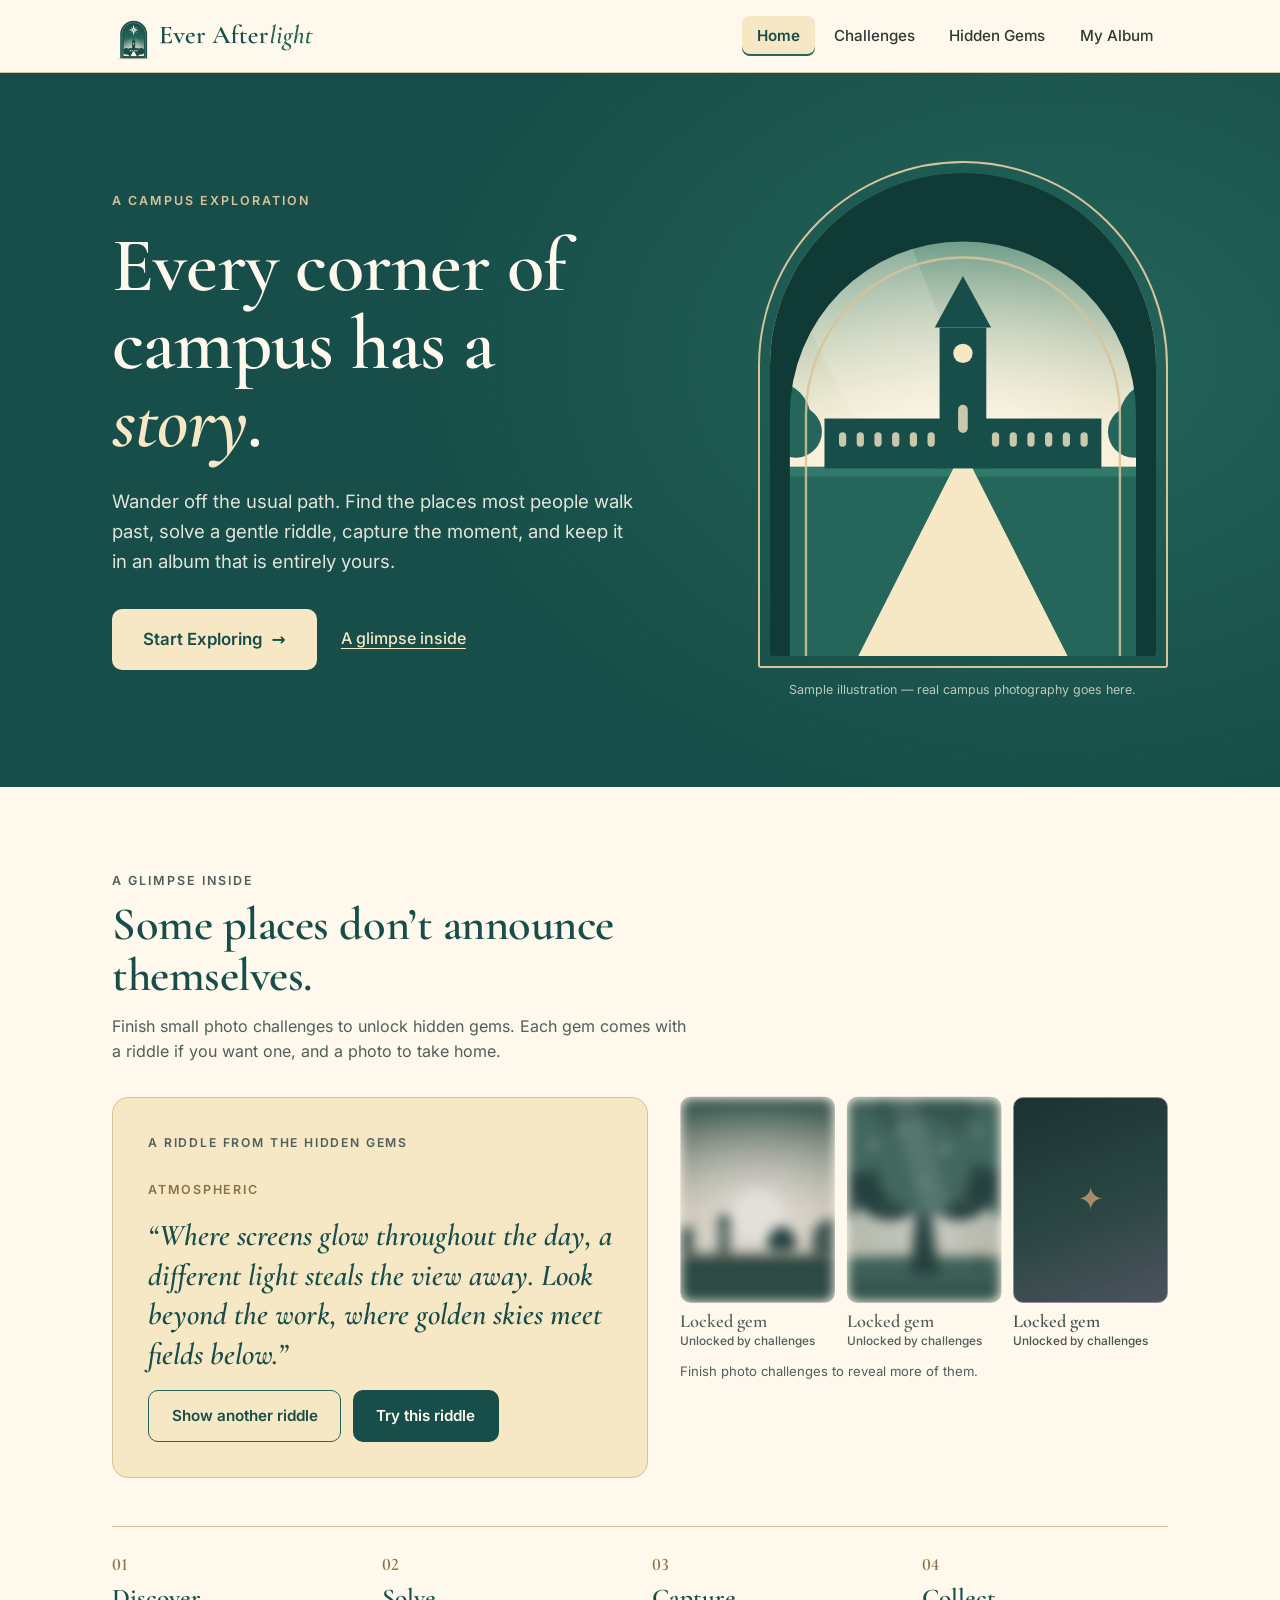
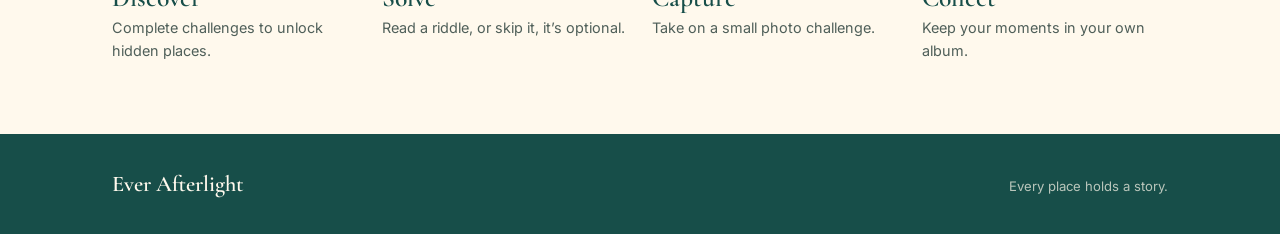
==== index.html @ d5c6e808 "initial commit" ====
<!DOCTYPE html>
<html lang="en">
<head>
  <meta charset="utf-8">
  <meta name="viewport" content="width=device-width, initial-scale=1">
  <title>Ever Afterlight — Every place holds a story</title>
  <meta name="description" content="Explore hidden corners of campus, solve a gentle riddle, capture the moment, and keep it in your personal album.">
  <meta name="theme-color" content="#174E49">
  <link rel="icon" type="image/svg+xml" href="assets/logo/favicon.svg">
  <link rel="stylesheet" href="css/styles.css">
</head>
<body>
  <a class="skip-link" href="#main">Skip to content</a>

  <header class="site-header">
    <div class="container header-inner">
      <a class="brand" href="index.html" aria-label="Ever Afterlight, home">
        <img class="logo-full" src="assets/logo/ever-afterlight-horizontal.svg" alt="">
        <img class="logo-icon" src="assets/logo/ever-afterlight-icon.svg" alt="">
      </a>
      <nav class="main-nav" aria-label="Main">
        <ul>
          <li><a href="index.html" aria-current="page">Home</a></li>
          <li><a href="challenges.html">Challenges</a></li>
          <li><a href="gems.html">Hidden Gems</a></li>
          <li><a href="album.html">My Album</a></li>
        </ul>
      </nav>
    </div>
  </header>

  <main id="main">
    <!-- HERO -->
    <section class="hero" aria-labelledby="hero-title">
      <div class="container hero-grid">
        <div class="hero-copy">
          <p class="eyebrow">A campus exploration</p>
          <h1 id="hero-title">Every corner of campus has a <em>story</em>.</h1>
          <p class="lead">Wander off the usual path. Find the places most people walk past, solve a gentle riddle, capture the moment, and keep it in an album that is entirely yours.</p>
          <div class="hero-actions">
            <a class="btn btn-light btn-lg" href="gems.html">Start Exploring <span aria-hidden="true">→</span></a>
            <a class="text-link" href="#glimpse">A glimpse inside</a>
          </div>
        </div>
        <figure class="hero-art">
          <div class="arch-frame">
            <img src="assets/img/samples/clock-tower-arch.svg" alt="Illustration of a clock tower seen through a stone archway, lit by warm light">
          </div>
          <figcaption class="art-caption">Sample illustration — real campus photography goes here.</figcaption>
        </figure>
      </div>
    </section>

    <!-- GLIMPSE -->
    <section class="section" id="glimpse" aria-labelledby="glimpse-title">
      <div class="container">
        <div class="section-head">
          <p class="eyebrow">A glimpse inside</p>
          <h2 id="glimpse-title">Some places don’t announce themselves.</h2>
          <p>Finish small photo challenges to unlock hidden gems. Each gem comes with a riddle if you want one, and a photo to take home.</p>
        </div>

        <div class="glimpse-grid">
          <article class="teaser" id="teaser" aria-live="polite">
            <!-- filled by js/home.js from the hidden gems JSON -->
          </article>
          <div class="mini-grid" id="mini-grid">
            <!-- filled by js/home.js -->
          </div>
        </div>

        <ol class="steps" aria-label="How it works">
          <li><strong>Discover</strong><span>Complete challenges to unlock hidden places.</span></li>
          <li><strong>Solve</strong><span>Read a riddle, or skip it, it’s optional.</span></li>
          <li><strong>Capture</strong><span>Take on a small photo challenge.</span></li>
          <li><strong>Collect</strong><span>Keep your moments in your own album.</span></li>
        </ol>
      </div>
    </section>
  </main>

  <footer class="site-footer">
    <div class="container footer-inner">
      <p class="footer-brand">Ever Afterlight</p>
      <p class="fine">Every place holds a story.</p>
    </div>
  </footer>

  <script src="data/game-config.js"></script>
  <script src="js/data.js"></script>
  <script src="js/photos.js"></script>
  <script src="js/store.js"></script>
  <script src="js/progress.js"></script>
  <script src="js/home.js"></script>
</body>
</html>
---- css/styles.css ----
/* =====================================================================
   Ever Afterlight - prototype styles
   1. Fonts   2. Tokens   3. Base   4. Layout & header   5. Buttons & chips
   6. Home    7. Hidden Gems (cards + dialog)   8. Album   9. Footer   10. Responsive
   11. Photo slots   12. Riddles + Revelio   13. FINAL WAVE theme (scoped, see .theme-final)
   ===================================================================== */

/* ---------- 1. Fonts (bundled locally, work offline) ---------- */
@font-face { font-family: 'Cormorant Garamond'; font-weight: 500; font-style: normal; font-display: swap; src: url('../assets/fonts/cormorant-garamond-500-normal.woff2') format('woff2'); }
@font-face { font-family: 'Cormorant Garamond'; font-weight: 600; font-style: normal; font-display: swap; src: url('../assets/fonts/cormorant-garamond-600-normal.woff2') format('woff2'); }
@font-face { font-family: 'Cormorant Garamond'; font-weight: 600; font-style: italic; font-display: swap; src: url('../assets/fonts/cormorant-garamond-600-italic.woff2') format('woff2'); }
@font-face { font-family: 'Cormorant Garamond'; font-weight: 700; font-style: normal; font-display: swap; src: url('../assets/fonts/cormorant-garamond-700-normal.woff2') format('woff2'); }
@font-face { font-family: 'Inter'; font-weight: 400; font-style: normal; font-display: swap; src: url('../assets/fonts/inter-400-normal.woff2') format('woff2'); }
@font-face { font-family: 'Inter'; font-weight: 500; font-style: normal; font-display: swap; src: url('../assets/fonts/inter-500-normal.woff2') format('woff2'); }
@font-face { font-family: 'Inter'; font-weight: 600; font-style: normal; font-display: swap; src: url('../assets/fonts/inter-600-normal.woff2') format('woff2'); }

/* ---------- 2. Design tokens ---------- */
:root {
  /* brand palette (from the colour map) */
  --deep-teal: #174E49;
  --green-teal: #24665A;
  --warm-cream: #F6E7C5;
  --soft-ivory: #FFF9ED;
  --warm-sand: #D9C29B;
  --charcoal: #2E3A36;

  /* derived, used sparingly */
  --text-soft: #4F5F59;     /* secondary text on ivory (6:1 contrast) */
  --sand-dark: #8A7345;     /* sand tone dark enough for small text on ivory */
  --error: #9A4A2F;         /* only used for error feedback */

  /* Final Wave accents (from the Final Wave colour map). Only used inside .theme-final
     and a few decorative bits; the original theme never reads them. */
  --fw-gold: #C99B55;       /* Antique Gold */
  --fw-amber: #E7B78A;      /* Blush Amber */
  --fw-sage: #76958A;       /* Muted Sage */
  --fw-lilac: #D9D0E5;      /* Moonlit Lilac */

  --font-serif: 'Cormorant Garamond', 'Playfair Display', Georgia, 'Times New Roman', serif;
  --font-sans: 'Inter', system-ui, -apple-system, 'Segoe UI', Roboto, sans-serif;

  /* spacing scale (8px base) */
  --s-1: 0.25rem; --s-2: 0.5rem; --s-3: 0.75rem; --s-4: 1rem;
  --s-5: 1.5rem; --s-6: 2rem; --s-7: 3rem; --s-8: 4.5rem;

  --radius: 10px;
  --radius-lg: 16px;
  --shadow-soft: 0 10px 28px rgba(23, 78, 73, 0.12);
  --max-width: 1120px;
}

/* ---------- 3. Base ---------- */
*, *::before, *::after { box-sizing: border-box; }
html { -webkit-text-size-adjust: 100%; scroll-behavior: smooth; }
body {
  margin: 0;
  background: var(--soft-ivory);
  color: var(--charcoal);
  font-family: var(--font-sans);
  font-size: 1rem;
  line-height: 1.6;
}
body.no-scroll { overflow: hidden; }
img { display: block; max-width: 100%; }
figure { margin: 0; }
h1, h2, h3 { font-family: var(--font-serif); font-weight: 600; line-height: 1.1; margin: 0; color: var(--deep-teal); letter-spacing: -0.01em; }
p { margin: 0; }
ul, ol { margin: 0; padding: 0; list-style: none; }
a { color: var(--green-teal); }
:focus-visible { outline: 3px solid var(--green-teal); outline-offset: 3px; border-radius: 4px; }
.visually-hidden { position: absolute !important; width: 1px; height: 1px; overflow: hidden; clip: rect(0 0 0 0); white-space: nowrap; }
.skip-link { position: absolute; left: var(--s-4); top: -4rem; background: var(--deep-teal); color: var(--soft-ivory); padding: var(--s-2) var(--s-4); border-radius: var(--radius); z-index: 100; }
.skip-link:focus { top: var(--s-3); }
[hidden] { display: none !important; }

.eyebrow { font-size: 0.78rem; font-weight: 600; letter-spacing: 0.16em; text-transform: uppercase; color: var(--text-soft); }

/* ---------- 4. Layout & header ---------- */
.container { width: 100%; max-width: var(--max-width); margin-inline: auto; padding-inline: clamp(1rem, 4vw, 2rem); }

.site-header { position: sticky; top: 0; z-index: 20; background: rgba(255, 249, 237, 0.96); border-bottom: 1px solid var(--warm-sand); backdrop-filter: blur(6px); }
.header-inner { display: flex; align-items: center; justify-content: space-between; gap: var(--s-4); min-height: 72px; }
.brand { display: inline-flex; align-items: center; text-decoration: none; }
.brand .logo-full { height: 52px; width: auto; }
.brand .logo-icon { display: none; height: 42px; width: auto; }
.main-nav ul { display: flex; gap: var(--s-1); }
.main-nav a { display: block; padding: 0.5rem 0.95rem; border-radius: 8px; color: var(--charcoal); text-decoration: none; font-size: 0.95rem; font-weight: 500; transition: background 0.2s, color 0.2s; }
.main-nav a:hover { background: var(--warm-cream); color: var(--deep-teal); }
.main-nav a[aria-current='page'] { background: var(--warm-cream); color: var(--deep-teal); font-weight: 600; box-shadow: inset 0 -2px 0 var(--green-teal); }

.page-head { padding-block: var(--s-7) var(--s-5); }
.page-head h1 { font-size: clamp(2.4rem, 5.5vw, 3.6rem); margin-top: var(--s-2); }
.page-head .lead { margin-top: var(--s-3); max-width: 38rem; font-size: 1.1rem; color: var(--text-soft); }
.page-meta { display: flex; flex-wrap: wrap; align-items: center; gap: var(--s-3) var(--s-5); margin-top: var(--s-5); }
.progress-text { font-weight: 600; color: var(--deep-teal); }
.progress-text span { font-family: var(--font-serif); font-size: 1.7rem; margin-right: 0.2rem; font-variant-numeric: lining-nums; }

.note { display: flex; gap: var(--s-3); align-items: flex-start; background: var(--warm-cream); border-left: 4px solid var(--warm-sand); border-radius: 0 var(--radius) var(--radius) 0; padding: var(--s-3) var(--s-4); font-size: 0.9rem; color: var(--charcoal); max-width: 46rem; }
.note strong { color: var(--deep-teal); }

/* ---------- 5. Buttons & chips ---------- */
.btn { display: inline-flex; align-items: center; justify-content: center; gap: var(--s-2); font: inherit; font-weight: 600; font-size: 0.95rem; padding: 0.8rem 1.4rem; border-radius: var(--radius); border: 1.5px solid transparent; cursor: pointer; text-decoration: none; transition: background 0.2s, color 0.2s, border-color 0.2s, transform 0.2s; }
.btn:active { transform: translateY(1px); }
.btn-primary { background: var(--deep-teal); color: var(--soft-ivory); }
.btn-primary:hover { background: var(--green-teal); }
.btn-primary[disabled] { background: var(--green-teal); opacity: 0.75; cursor: default; }
.btn-light { background: var(--warm-cream); color: var(--deep-teal); }
.btn-light:hover { background: var(--soft-ivory); }
.btn-ghost { background: transparent; color: var(--deep-teal); border-color: var(--green-teal); }
.btn-ghost:hover { background: var(--warm-cream); }
.btn-ghost[disabled] { opacity: 0.5; cursor: default; }
.btn-ghost[disabled]:hover { background: transparent; }
.btn-lg { padding: 1rem 1.9rem; font-size: 1.05rem; }
.link-btn { background: none; border: 0; padding: 0; font: inherit; font-size: 0.9rem; color: var(--text-soft); text-decoration: underline; text-underline-offset: 3px; cursor: pointer; }
.link-btn:hover { color: var(--deep-teal); }

.chip { display: inline-flex; align-items: center; gap: 0.3rem; font-family: var(--font-sans); font-size: 0.74rem; font-weight: 600; letter-spacing: 0.03em; padding: 0.22rem 0.65rem; border-radius: 999px; line-height: 1.4; }
.chip-new { background: var(--soft-ivory); color: var(--charcoal); border: 1px solid var(--warm-sand); }
.chip-found { background: var(--green-teal); color: var(--soft-ivory); }
.chip-collected { background: var(--deep-teal); color: var(--soft-ivory); }
.chip-sample { background: var(--warm-cream); color: var(--deep-teal); border: 1px dashed var(--sand-dark); }
.chip-yours { background: var(--deep-teal); color: var(--soft-ivory); }

/* ---------- 6. Home ---------- */
.hero { color: var(--soft-ivory); background: radial-gradient(70% 90% at 82% 40%, rgba(36, 102, 90, 0.95), rgba(23, 78, 73, 0) 70%), var(--deep-teal); padding-block: clamp(2.5rem, 7vw, 5.5rem); overflow: hidden; }
.hero-grid { display: grid; grid-template-columns: 1.1fr 0.9fr; gap: clamp(2rem, 6vw, 5rem); align-items: center; }
.hero .eyebrow { color: var(--warm-sand); }
.hero h1 { color: var(--soft-ivory); font-size: clamp(2.8rem, 6.4vw, 4.8rem); line-height: 1.02; margin-top: var(--s-4); }
.hero h1 em { color: var(--warm-cream); font-style: italic; }
.hero .lead { margin-top: var(--s-5); max-width: 33rem; font-size: 1.15rem; line-height: 1.65; color: rgba(255, 249, 237, 0.88); }
.hero-actions { display: flex; flex-wrap: wrap; align-items: center; gap: var(--s-4) var(--s-5); margin-top: var(--s-6); }
.hero-actions .text-link { color: var(--warm-cream); font-weight: 500; text-underline-offset: 4px; }
.hero-art { justify-self: end; width: min(100%, 410px); }
.arch-frame { padding: 10px; border: 2px solid var(--warm-sand); border-radius: 999px 999px 12px 12px; }
.arch-frame img { width: 100%; aspect-ratio: 4 / 5; object-fit: cover; border-radius: 999px 999px 6px 6px; background: var(--green-teal); }
.art-caption { margin-top: var(--s-3); font-size: 0.78rem; color: rgba(255, 249, 237, 0.7); text-align: center; }

.section { padding-block: var(--s-8); }
.section-head { max-width: 36rem; margin-bottom: var(--s-6); }
.section-head h2 { font-size: clamp(2rem, 4.5vw, 2.9rem); margin-top: var(--s-2); }
.section-head p { margin-top: var(--s-3); color: var(--text-soft); }

.glimpse-grid { display: grid; grid-template-columns: 1.1fr 1fr; gap: var(--s-6); align-items: stretch; }
.teaser { background: var(--warm-cream); border: 1px solid var(--warm-sand); border-radius: var(--radius-lg); padding: clamp(1.4rem, 3vw, 2.2rem); display: flex; flex-direction: column; gap: var(--s-4); }
.teaser .quote { font-family: var(--font-serif); font-style: italic; font-weight: 600; font-size: clamp(1.4rem, 2.8vw, 1.9rem); line-height: 1.3; color: var(--deep-teal); }
.teaser .hint-line { min-height: 1.6em; color: var(--charcoal); font-size: 0.95rem; }
.teaser .teaser-actions { display: flex; flex-wrap: wrap; gap: var(--s-3); margin-top: auto; }
.mini-grid { display: grid; grid-template-columns: repeat(3, 1fr); gap: var(--s-3); align-content: start; }
.mini-card { text-decoration: none; color: inherit; display: block; }
.mini-card img { aspect-ratio: 3 / 4; object-fit: cover; width: 100%; border-radius: var(--radius); border: 1px solid var(--warm-sand); transition: transform 0.25s; }
.mini-card:hover img { transform: translateY(-3px); }
.mini-card span { display: block; margin-top: var(--s-2); font-family: var(--font-serif); font-weight: 600; font-size: 1.15rem; line-height: 1.15; color: var(--deep-teal); }
.mini-note { grid-column: 1 / -1; font-size: 0.82rem; color: var(--text-soft); }

.steps { display: grid; grid-template-columns: repeat(4, 1fr); gap: var(--s-5); margin-top: var(--s-7); padding-top: var(--s-5); border-top: 1px solid var(--warm-sand); counter-reset: step; }
.steps li { counter-increment: step; }
.steps li::before { content: '0' counter(step); display: block; font-family: var(--font-serif); font-weight: 600; font-size: 1.1rem; color: var(--sand-dark); margin-bottom: var(--s-1); font-variant-numeric: lining-nums; }
.steps strong { display: block; font-family: var(--font-serif); font-size: 1.6rem; font-weight: 600; color: var(--deep-teal); line-height: 1.1; }
.steps span { display: block; margin-top: var(--s-1); font-size: 0.9rem; color: var(--text-soft); }

/* ---------- 7. Hidden Gems ---------- */
.gem-grid { display: grid; grid-template-columns: repeat(auto-fill, minmax(290px, 1fr)); gap: var(--s-5); padding-bottom: var(--s-8); }
.gem-card { position: relative; display: flex; flex-direction: column; background: var(--soft-ivory); border: 1px solid var(--warm-sand); border-radius: 14px; overflow: hidden; transition: transform 0.25s, box-shadow 0.25s; }
.gem-card:hover { transform: translateY(-3px); box-shadow: var(--shadow-soft); }
.gem-card:focus-within { outline: 3px solid var(--green-teal); outline-offset: 3px; }
.gem-media { position: relative; }
.gem-media img { width: 100%; aspect-ratio: 4 / 3; object-fit: cover; background: var(--green-teal); }
.gem-media .chip-status { position: absolute; top: var(--s-3); left: var(--s-3); box-shadow: 0 2px 8px rgba(23, 78, 73, 0.2); }
.gem-media .chip-sample { position: absolute; right: var(--s-3); bottom: var(--s-3); }
.gem-body { display: flex; flex-direction: column; gap: var(--s-2); padding: var(--s-4) var(--s-4) var(--s-5); flex: 1; }
.gem-body h3 { font-size: 1.7rem; }
.gem-open { all: unset; cursor: pointer; }
.gem-open::after { content: ''; position: absolute; inset: 0; }   /* makes the whole card clickable */
.gem-open:focus-visible { outline: none; }
.gem-body p { color: var(--text-soft); font-size: 0.95rem; }
.gem-cta { margin-top: auto; padding-top: var(--s-3); font-weight: 600; font-size: 0.9rem; color: var(--green-teal); }

/* dialog (challenge view) */
dialog.gem-dialog { width: min(920px, calc(100% - 1.5rem)); max-height: calc(100dvh - 1.5rem); padding: 0; border: 1px solid var(--warm-sand); border-radius: 18px; background: var(--soft-ivory); color: var(--charcoal); overflow: auto; box-shadow: 0 24px 60px rgba(15, 58, 53, 0.35); }
dialog.gem-dialog::backdrop { background: rgba(23, 78, 73, 0.62); }
.dlg-close { position: absolute; top: var(--s-3); right: var(--s-3); z-index: 2; width: 42px; height: 42px; border-radius: 50%; border: 1px solid var(--warm-sand); background: var(--soft-ivory); color: var(--deep-teal); font-size: 1.4rem; line-height: 1; cursor: pointer; }
.dlg-close:hover { background: var(--warm-cream); }
.dlg-grid { display: grid; grid-template-columns: 0.85fr 1.15fr; }
.dlg-media { position: relative; background: var(--green-teal); min-height: 100%; }
.dlg-media img { width: 100%; height: 100%; object-fit: cover; aspect-ratio: 4 / 5; }
.dlg-media .chip-sample { position: absolute; left: var(--s-3); bottom: var(--s-3); }
.dlg-body { padding: clamp(1.4rem, 3.4vw, 2.4rem); display: flex; flex-direction: column; gap: var(--s-4); }
.dlg-top { display: flex; flex-wrap: wrap; align-items: center; gap: var(--s-3); padding-right: 3rem; }
.dlg-body h2 { font-size: clamp(2rem, 4.2vw, 2.7rem); }
.label { font-size: 0.76rem; font-weight: 600; letter-spacing: 0.15em; text-transform: uppercase; color: var(--text-soft); }
.riddle { font-family: var(--font-serif); font-style: italic; font-weight: 600; font-size: clamp(1.4rem, 2.8vw, 1.8rem); line-height: 1.3; color: var(--deep-teal); margin-top: var(--s-1); }
.field { display: flex; flex-direction: column; gap: var(--s-2); margin-top: var(--s-4); border: 0; padding: 0; min-width: 0; }
.field label, .field legend { font-size: 0.85rem; font-weight: 600; color: var(--charcoal); padding: 0; }
.field input[type='text'] { font: inherit; padding: 0.8rem 1rem; border: 1.5px solid var(--warm-sand); border-radius: var(--radius); background: #fffdf8; color: var(--charcoal); }
.field input[type='text']:focus { outline: 3px solid rgba(36, 102, 90, 0.3); border-color: var(--green-teal); }
.option { display: flex; align-items: center; gap: var(--s-3); padding: 0.75rem 1rem; border: 1.5px solid var(--warm-sand); border-radius: var(--radius); cursor: pointer; background: #fffdf8; transition: background 0.2s, border-color 0.2s; }
.option:hover { background: var(--warm-cream); }
.option input { accent-color: var(--green-teal); width: 1.1rem; height: 1.1rem; margin: 0; }
.option:has(input:checked) { border-color: var(--green-teal); background: var(--warm-cream); font-weight: 600; }
.option:has(input:focus-visible) { outline: 3px solid var(--green-teal); outline-offset: 2px; }
.form-actions { display: flex; flex-wrap: wrap; gap: var(--s-3); margin-top: var(--s-4); }
.hint-list { display: grid; gap: var(--s-2); margin-top: var(--s-3); }
.hint-list li { background: var(--warm-cream); border-left: 4px solid var(--warm-sand); padding: var(--s-2) var(--s-3); border-radius: 0 var(--radius) var(--radius) 0; font-size: 0.92rem; }
.feedback { min-height: 1.5em; margin-top: var(--s-3); font-size: 0.95rem; font-weight: 500; }
.feedback.error { color: var(--error); }
.skip-row { margin-top: var(--s-2); }
.success-banner { background: var(--deep-teal); color: var(--soft-ivory); border-radius: var(--radius); padding: var(--s-3) var(--s-4); font-weight: 600; }
.success-banner:focus { outline: 3px solid var(--green-teal); outline-offset: 3px; }
.story { font-size: 1.02rem; line-height: 1.7; }
.photo-card { background: var(--warm-cream); border: 1px solid var(--warm-sand); border-radius: var(--radius-lg); padding: var(--s-4) var(--s-5) var(--s-5); display: grid; gap: var(--s-3); }
.photo-card p.task { font-family: var(--font-serif); font-weight: 600; font-size: 1.45rem; line-height: 1.25; color: var(--deep-teal); }
.photo-card .small { font-size: 0.82rem; color: var(--text-soft); }

/* ---------- 7b. Locked gems & Challenges ---------- */
.chip-locked { background: var(--charcoal); color: var(--soft-ivory); }
.chip svg { flex: none; }
.unlock-line, .next-unlock { font-size: 0.92rem; color: var(--text-soft); }
.unlock-line a { font-weight: 600; }

/* a gem that is still locked: blurred picture, hidden name */
.gem-card.is-locked { background: var(--warm-cream); border-style: dashed; border-color: var(--sand-dark); }
.gem-card.is-locked:hover { transform: none; box-shadow: none; }
.gem-card.is-locked .gem-media { overflow: hidden; background: var(--deep-teal); }
.gem-card.is-locked .gem-media img { filter: blur(10px) saturate(0.55) brightness(0.85); transform: scale(1.12); }
.gem-card.is-locked .gem-media::after {
  content: ''; position: absolute; inset: 0; margin: auto; width: 58px; height: 58px; border-radius: 50%;
  background: rgba(23, 78, 73, 0.82) url("data:image/svg+xml,%3Csvg xmlns='http://www.w3.org/2000/svg' viewBox='0 0 24 24' fill='none' stroke='%23FFF9ED' stroke-width='2' stroke-linecap='round' stroke-linejoin='round'%3E%3Crect x='5' y='11' width='14' height='10' rx='2'/%3E%3Cpath d='M8 11V8a4 4 0 0 1 8 0v3'/%3E%3C/svg%3E") center / 28px no-repeat;
}
.gem-card.is-locked h3 { color: var(--text-soft); }
.gem-card.is-locked .gem-open { display: inline-block; margin-top: auto; padding-top: var(--s-3); color: var(--green-teal); font-weight: 600; font-size: 0.9rem; }
.mini-card.is-locked img { filter: blur(6px) saturate(0.55) brightness(0.9); clip-path: inset(0 round var(--radius)); }
.mini-card.is-locked span { color: var(--text-soft); }
.mini-card span small { display: block; margin-top: 2px; font-family: var(--font-sans); font-size: 0.74rem; font-weight: 500; line-height: 1.3; color: var(--text-soft); }

/* unlock track + banner */
.h-small { font-size: 1.6rem; margin-bottom: var(--s-4); }
.track-section { margin-bottom: var(--s-6); }
.unlock-track { display: grid; grid-template-columns: repeat(auto-fill, minmax(220px, 1fr)); gap: var(--s-3); }
.track-item { display: flex; align-items: center; gap: var(--s-3); padding: 0.75rem 1rem; border: 1px solid var(--warm-sand); border-radius: var(--radius); background: var(--soft-ivory); }
.track-item.is-locked { border-style: dashed; border-color: var(--sand-dark); background: var(--warm-cream); }
.track-state { flex: none; display: grid; place-items: center; width: 32px; height: 32px; border-radius: 50%; background: var(--warm-sand); color: var(--deep-teal); font-weight: 700; font-size: 0.9rem; }
.track-item.is-open .track-state { background: var(--green-teal); color: var(--soft-ivory); }
.track-text { display: flex; flex-direction: column; min-width: 0; }
.track-name { font-family: var(--font-serif); font-weight: 600; font-size: 1.2rem; line-height: 1.15; color: var(--deep-teal); }
.track-item.is-locked .track-name { color: var(--text-soft); }
.track-need { font-size: 0.78rem; color: var(--text-soft); }
.unlock-banner { background: var(--deep-teal); color: var(--soft-ivory); border-radius: var(--radius); padding: var(--s-3) var(--s-4); margin-bottom: var(--s-5); }
.unlock-banner a { color: var(--warm-cream); font-weight: 600; margin-left: 0.25rem; }

/* challenge cards */
.challenge-list { display: grid; gap: var(--s-5); padding-bottom: var(--s-8); }
.challenge-card { background: var(--soft-ivory); border: 1px solid var(--warm-sand); border-radius: 14px; overflow: hidden; transition: box-shadow 0.25s, border-color 0.25s; }
.challenge-card:hover { box-shadow: var(--shadow-soft); }
.challenge-card.is-done { border-color: var(--green-teal); }
.challenge-card summary { display: grid; grid-template-columns: minmax(150px, 240px) 1fr; cursor: pointer; list-style: none; }
.challenge-card summary::-webkit-details-marker { display: none; }
.challenge-card summary:focus-visible { outline: 3px solid var(--green-teal); outline-offset: -3px; border-radius: 14px; }
.ch-cover { width: 100%; height: 100%; min-height: 150px; object-fit: cover; background: var(--green-teal); }
.ch-main { position: relative; display: flex; flex-direction: column; gap: var(--s-2); padding: var(--s-4) var(--s-7) var(--s-4) var(--s-5); }
.ch-head { display: flex; flex-wrap: wrap; align-items: center; gap: var(--s-3); }
.ch-title { font-family: var(--font-serif); font-weight: 600; font-size: clamp(1.6rem, 3vw, 2rem); line-height: 1.1; color: var(--deep-teal); }
.ch-desc { color: var(--text-soft); font-size: 0.95rem; }
.ch-progress { display: flex; align-items: center; gap: var(--s-3); margin-top: var(--s-1); }
.progress { display: block; flex: 1; max-width: 320px; height: 8px; border-radius: 999px; overflow: hidden; background: var(--warm-cream); box-shadow: inset 0 0 0 1px var(--warm-sand); }
.progress-fill { display: block; width: 0; height: 100%; border-radius: inherit; background: var(--green-teal); transition: width 0.3s; }
.challenge-card.is-done .progress-fill { background: var(--deep-teal); }
.ch-count { font-size: 0.85rem; font-weight: 600; color: var(--deep-teal); white-space: nowrap; }
.ch-toggle { position: absolute; right: var(--s-5); top: 50%; width: 10px; height: 10px; border-right: 2px solid var(--green-teal); border-bottom: 2px solid var(--green-teal); transform: translateY(-70%) rotate(45deg); transition: transform 0.2s; }
.challenge-card details[open] .ch-toggle { transform: translateY(-30%) rotate(225deg); }
.ch-body { display: grid; gap: var(--s-4); padding: var(--s-5); border-top: 1px solid var(--warm-sand); background: #fffdf8; }
.ch-instructions { max-width: 44rem; }
.check-list { display: grid; grid-template-columns: repeat(auto-fill, minmax(240px, 1fr)); gap: var(--s-2) var(--s-3); }
.check { display: flex; align-items: center; gap: var(--s-3); padding: 0.65rem 0.9rem; border: 1.5px solid var(--warm-sand); border-radius: var(--radius); background: var(--soft-ivory); font-size: 0.95rem; cursor: pointer; transition: background 0.2s, border-color 0.2s; }
.check:hover { background: var(--warm-cream); }
.check input { flex: none; width: 1.1rem; height: 1.1rem; margin: 0; accent-color: var(--green-teal); }
.check:has(input:checked) { border-color: var(--green-teal); background: var(--warm-cream); font-weight: 600; color: var(--deep-teal); }
.check:has(input:focus-visible) { outline: 3px solid var(--green-teal); outline-offset: 2px; }

/* ---------- 8. Personal Album ---------- */
.album-section { padding-bottom: var(--s-7); }
.album-section-head { display: flex; flex-wrap: wrap; align-items: center; justify-content: space-between; gap: var(--s-3); margin-bottom: var(--s-5); padding-bottom: var(--s-3); border-bottom: 1px solid var(--warm-sand); }
.album-section-head h2 { font-size: clamp(1.7rem, 3.4vw, 2.2rem); display: flex; flex-wrap: wrap; align-items: center; gap: var(--s-3); }
.album-grid { display: grid; grid-template-columns: repeat(auto-fill, minmax(240px, 1fr)); gap: var(--s-6) var(--s-5); align-items: start; }
.polaroid { background: var(--soft-ivory); border: 1px solid var(--warm-sand); border-radius: 6px; padding: 10px 10px var(--s-4); box-shadow: 0 6px 18px rgba(23, 78, 73, 0.1); position: relative; }
.polaroid img { width: 100%; object-fit: cover; border-radius: 3px; background: var(--green-teal); aspect-ratio: 1 / 1; }
.album-grid .polaroid:nth-child(3n + 1) img { aspect-ratio: 4 / 5; }
.album-grid .polaroid:nth-child(3n + 2) img { aspect-ratio: 1 / 1; }
.album-grid .polaroid:nth-child(3n) img { aspect-ratio: 4 / 3; }
.polaroid figcaption { padding: var(--s-3) var(--s-2) 0; }
.polaroid .place { font-family: var(--font-serif); font-weight: 600; font-size: 1.4rem; line-height: 1.15; color: var(--deep-teal); }
.polaroid .meta { margin-top: var(--s-1); font-size: 0.82rem; color: var(--text-soft); }
.polaroid .chip { position: absolute; top: 18px; left: 18px; z-index: 1; box-shadow: 0 2px 8px rgba(23, 78, 73, 0.2); }
.empty { text-align: center; border: 2px dashed var(--warm-sand); border-radius: var(--radius-lg); background: var(--warm-cream); padding: clamp(2rem, 6vw, 3.5rem) var(--s-5); display: grid; justify-items: center; gap: var(--s-3); }
.empty svg { width: 54px; height: 54px; color: var(--deep-teal); }
.empty h3 { font-size: 2rem; }
.empty p { max-width: 30rem; color: var(--text-soft); }
.empty .btn { margin-top: var(--s-2); }
.reset-row { padding-block: var(--s-5) var(--s-7); }

/* ---------- 9. Footer ---------- */
.site-footer { background: var(--deep-teal); color: rgba(255, 249, 237, 0.85); padding-block: var(--s-6); font-size: 0.9rem; }
.footer-inner { display: flex; flex-wrap: wrap; justify-content: space-between; gap: var(--s-3) var(--s-5); align-items: baseline; }
.footer-brand { font-family: var(--font-serif); font-size: 1.4rem; font-weight: 600; color: var(--soft-ivory); }
.footer-brand em { color: var(--warm-cream); }
.site-footer p.fine { color: rgba(255, 249, 237, 0.7); font-size: 0.82rem; }

/* ---------- 10. Responsive ---------- */
@media (max-width: 860px) {
  .hero-grid { grid-template-columns: 1fr; }
  .hero-art { justify-self: center; width: min(100%, 340px); }
  .glimpse-grid { grid-template-columns: 1fr; }
  .steps { grid-template-columns: repeat(2, 1fr); }
  .dlg-grid { grid-template-columns: 1fr; }
  .dlg-media img { aspect-ratio: 16 / 9; }
  .challenge-card summary { grid-template-columns: 1fr; }
  .ch-cover { height: auto; min-height: 0; aspect-ratio: 16 / 7; }
}
@media (max-width: 520px) {
  .brand .logo-full { display: none; }
  .brand .logo-icon { display: block; }
  .header-inner { min-height: 64px; }
  .header-inner { gap: var(--s-2); }
  .main-nav ul { gap: 0; }
  .main-nav a { padding: 0.5rem 0.36rem; font-size: 0.8rem; white-space: nowrap; }
  .brand .logo-icon { height: 38px; }
  .track-item { padding: 0.55rem 0.8rem; }
  .track-state { width: 28px; height: 28px; }
  .ch-main { padding: var(--s-4) var(--s-7) var(--s-4) var(--s-4); }
  .ch-body { padding: var(--s-4); }
  .check-list { grid-template-columns: 1fr; }
  .section { padding-block: var(--s-7); }
  .page-head { padding-block: var(--s-6) var(--s-4); }
  .mini-grid { gap: var(--s-2); }
  .mini-card span { font-size: 1rem; }
  .hero-actions .btn { width: 100%; }
}
@media (prefers-reduced-motion: reduce) {
  html { scroll-behavior: auto; }
  *, *::before, *::after { transition: none !important; }
}


/* ---------- 11. Photo slots (challenges + hidden gems) ---------- */
.small { font-size: 0.82rem; color: var(--text-soft); }
code { font-size: 0.9em; background: var(--soft-ivory); padding: 0.1em 0.35em; border-radius: 4px; }
.btn-sm { padding: 0.45rem 0.95rem; font-size: 0.85rem; }

.ch-goal { display: flex; flex-wrap: wrap; align-items: baseline; gap: var(--s-2) var(--s-3); max-width: 44rem; padding: 0.65rem 0.95rem; background: var(--warm-cream); border-left: 4px solid var(--warm-sand); border-radius: 0 var(--radius) var(--radius) 0; font-weight: 500; }
.ch-photos { display: grid; gap: var(--s-3); }
.photo-help { font-size: 0.9rem; color: var(--text-soft); max-width: 44rem; }
.photo-grid { display: grid; grid-template-columns: repeat(auto-fill, minmax(270px, 1fr)); gap: var(--s-3); }
.photo-grid.single { grid-template-columns: 1fr; }
.photo-slot { display: grid; grid-template-columns: 88px 1fr; gap: var(--s-3); align-items: center; padding: 0.6rem; border: 1.5px solid var(--warm-sand); border-radius: var(--radius); background: var(--soft-ivory); transition: background 0.2s, border-color 0.2s, opacity 0.2s; }
.photo-slot.has-photo { border-color: var(--green-teal); background: var(--warm-cream); }
.photo-slot.is-busy { opacity: 0.55; pointer-events: none; }
.slot-thumb { display: grid; place-items: center; width: 88px; height: 88px; border-radius: 8px; overflow: hidden; background: var(--warm-cream); color: var(--sand-dark); border: 1.5px dashed var(--warm-sand); }
a.slot-thumb { border: 0; }
a.slot-thumb:focus-visible { outline-offset: 2px; }
.slot-thumb img { width: 100%; height: 100%; object-fit: cover; }
.slot-body { min-width: 0; }
.slot-label { font-size: 0.92rem; font-weight: 600; color: var(--deep-teal); }
.slot-check { color: var(--green-teal); }
.slot-caption { font: inherit; font-size: 0.85rem; width: 100%; margin-top: var(--s-1); padding: 0.4rem 0.6rem; border: 1.5px solid var(--warm-sand); border-radius: 8px; background: #fffdf8; color: var(--charcoal); }
.slot-caption:focus { outline: 3px solid rgba(36, 102, 90, 0.3); border-color: var(--green-teal); }
.slot-actions { display: flex; flex-wrap: wrap; align-items: center; gap: var(--s-2) var(--s-3); margin-top: var(--s-2); }
.slot-pick { cursor: pointer; }
.slot-pick:focus-within { outline: 3px solid var(--green-teal); outline-offset: 2px; }
.slot-error { margin-top: var(--s-1); font-size: 0.82rem; color: var(--error); }
.slot-error:empty { display: none; }
.photo-slot.is-wide { grid-template-columns: 1fr; max-width: 440px; }
.photo-slot.is-wide .slot-thumb { width: 100%; height: auto; aspect-ratio: 4 / 3; }

/* ---------- 12. Riddles + Revelio ---------- */
.riddle-tabs { display: flex; flex-wrap: wrap; gap: var(--s-2); margin-top: var(--s-3); }
.riddle-tab { font: inherit; font-size: 0.85rem; font-weight: 600; padding: 0.4rem 0.95rem; border-radius: 999px; border: 1.5px solid var(--warm-sand); background: var(--soft-ivory); color: var(--deep-teal); cursor: pointer; transition: background 0.2s, color 0.2s; }
.riddle-tab:hover { background: var(--warm-cream); }
.riddle-tab[aria-pressed='true'] { background: var(--deep-teal); border-color: var(--deep-teal); color: var(--soft-ivory); }
.riddle-style { margin-top: var(--s-3); font-size: 0.78rem; font-weight: 600; letter-spacing: 0.14em; text-transform: uppercase; color: var(--sand-dark); }
.dlg-body .riddle-style + .riddle { margin-top: var(--s-2); }
.hint-list:empty { display: none; }
.hint-reveal { background: var(--warm-cream); border-left: 4px solid var(--fw-gold); padding: var(--s-3) var(--s-4); border-radius: 0 var(--radius) var(--radius) 0; font-family: var(--font-serif); font-style: italic; font-weight: 600; font-size: 1.2rem; line-height: 1.35; color: var(--deep-teal); }
.hint-tag { font-family: var(--font-sans); font-style: normal; font-size: 0.72rem; letter-spacing: 0.14em; text-transform: uppercase; color: var(--sand-dark); margin-right: 0.4rem; }
.hint-reveal.is-new { background-image: linear-gradient(100deg, transparent 30%, rgba(255, 244, 214, 0.95) 50%, transparent 70%); background-size: 250% 100%; background-repeat: no-repeat; background-color: var(--warm-cream); animation: hint-in 0.6s ease both, hint-shimmer 1.5s ease 0.15s both; }
.revelio-wrap { position: relative; display: inline-flex; }
.btn-revelio { border-color: var(--fw-gold); }
.btn-revelio span[aria-hidden] { color: var(--fw-gold); display: inline-block; animation: twinkle 2.6s ease-in-out infinite; }
.btn-revelio[disabled] { opacity: 0.8; }
.btn-revelio[disabled] span[aria-hidden] { animation: none; }
.sparkle { position: absolute; left: 50%; top: 50%; width: 10px; height: 10px; margin: -5px 0 0 -5px; background: var(--fw-gold); clip-path: polygon(50% 0, 62% 38%, 100% 50%, 62% 62%, 50% 100%, 38% 62%, 0 50%, 38% 38%); pointer-events: none; opacity: 0; animation: sparkle-burst 1s ease-out forwards; }
@keyframes sparkle-burst { 0% { transform: translate(0, 0) scale(0.2) rotate(0); opacity: 1; } 100% { transform: translate(var(--dx), var(--dy)) scale(1.1) rotate(120deg); opacity: 0; } }
@keyframes hint-in { from { opacity: 0; transform: translateY(6px); } to { opacity: 1; transform: none; } }
@keyframes hint-shimmer { from { background-position: 120% 0; } to { background-position: -30% 0; } }
@keyframes twinkle { 0%, 100% { transform: scale(1) rotate(0); opacity: 1; } 50% { transform: scale(1.25) rotate(20deg); opacity: 0.7; } }

/* gem cards: illustration-less art, clamped description, logo panel */
.gem-text { display: -webkit-box; -webkit-line-clamp: 4; -webkit-box-orient: vertical; overflow: hidden; }
.gem-art { display: grid; place-items: center; width: 100%; aspect-ratio: 4 / 3; background: linear-gradient(160deg, #123B3A 0%, #1D514B 50%, #6e6483 130%); color: var(--fw-gold); }
.gem-card.is-locked .gem-art { filter: saturate(0.6) brightness(0.9); }
.mini-card .mini-art { display: grid; place-items: center; margin: 0; aspect-ratio: 3 / 4; border-radius: var(--radius); border: 1px solid #A99BB8; background: linear-gradient(160deg, #123B3A 0%, #1D514B 50%, #6e6483 130%); color: var(--fw-gold); font-family: var(--font-sans); font-size: 2rem; font-weight: 400; }
.mini-card.is-locked .mini-art { color: var(--fw-gold); filter: saturate(0.6) brightness(0.9); }
.dlg-media:has(img.is-logo) { display: flex; align-items: flex-start; padding: var(--s-5); background: radial-gradient(70% 60% at 50% 30%, rgba(29, 81, 75, 0.9), transparent 75%), linear-gradient(160deg, #123B3A 0%, #1D514B 60%, #4d4a66 130%); }
.dlg-media img.is-logo { position: sticky; top: var(--s-5); width: 100%; height: auto; aspect-ratio: 1 / 1; object-fit: cover; border-radius: 12px; box-shadow: 0 8px 24px rgba(0, 0, 0, 0.3); }

/* ---------- 13. FINAL WAVE theme ----------
   Scoped on purpose: nothing outside an element carrying .theme-final changes.
   It remaps the same design tokens the rest of the site already uses, so every
   existing component (cards, chips, buttons, dialog) picks it up automatically.
   Used on: challenges CH11-CH15, the HG03 gem (card, track item, dialog), their album polaroids. */
.theme-final {
  --deep-teal: #123B3A;     /* Midnight Teal: headings, buttons, key elements */
  --green-teal: #1D514B;    /* Twilight Pine: hover, active, highlights */
  --soft-ivory: #F7F2E9;    /* Mist Ivory: cards and surfaces */
  --warm-cream: #ECE6F1;    /* Moonlit Lilac (lightened): soft surfaces, hover */
  --warm-sand: #A99BB8;     /* Dusk Lavender: borders and dividers */
  --sand-dark: #675B78;     /* dark lavender: small text on ivory */
  --charcoal: #263332;      /* Night Ink: body text */
  --text-soft: #46544F;
  --shadow-soft: 0 10px 28px rgba(18, 59, 58, 0.18);
}
.challenge-card.theme-final { background: var(--soft-ivory); }
.challenge-card.theme-final.is-done { border-color: var(--fw-gold); }
.theme-final .ch-body { background: #FBF8F2; }
.theme-final .ch-goal { border-left-color: var(--fw-gold); }
.theme-final .progress { background: var(--warm-cream); box-shadow: inset 0 0 0 1px var(--warm-sand); }
.theme-final .progress-fill { background: linear-gradient(90deg, var(--fw-gold), var(--fw-amber) 60%, var(--fw-lilac)); }
.theme-final.is-done .progress-fill { background: var(--fw-gold); }
.theme-final .chip-found { background: var(--green-teal); color: var(--soft-ivory); }
.theme-final .chip-collected { background: var(--deep-teal); color: var(--fw-amber); box-shadow: inset 0 0 0 1px var(--fw-gold); }
.theme-final .photo-slot.has-photo { border-color: var(--fw-sage); }
.theme-final .slot-check { color: var(--fw-gold); }
.theme-final .slot-caption { background: #fffdf9; }
.theme-final .hint-reveal { border-left-color: var(--fw-gold); }

/* the cover that replaces the illustration on the final five cards */
.final-cover { position: relative; display: grid; place-items: center; min-height: 150px; color: var(--fw-gold); background: radial-gradient(60% 70% at 50% 45%, rgba(231, 183, 138, 0.28), transparent 70%), linear-gradient(160deg, #123B3A 0%, #1D514B 55%, #A99BB8 140%); }
.final-cover svg { filter: drop-shadow(0 0 14px rgba(201, 155, 85, 0.45)); }
.final-cover-id { position: absolute; left: var(--s-3); bottom: var(--s-2); font-size: 0.72rem; font-weight: 600; letter-spacing: 0.18em; color: var(--fw-lilac); }

/* "The final wave" banner between challenge 10 and 11 */
.wave-divider { display: grid; grid-template-columns: minmax(180px, 330px) 1fr; align-items: center; gap: var(--s-5); padding: var(--s-5); border-radius: 14px; color: #F7F2E9; background: radial-gradient(70% 120% at 15% 40%, rgba(29, 81, 75, 0.9), transparent 70%), linear-gradient(135deg, #123B3A 0%, #1D514B 60%, #4d4a66 130%); }
.wave-logo { width: 100%; height: auto; border-radius: 10px; box-shadow: 0 8px 24px rgba(0, 0, 0, 0.3); }
.wave-divider .eyebrow { color: var(--fw-amber); }
.wave-divider h2 { color: #F7F2E9; font-size: clamp(1.8rem, 3.6vw, 2.5rem); margin-top: var(--s-1); }
.wave-text p + p { margin-top: var(--s-2); }
.wave-text p:not(.eyebrow) { color: rgba(247, 242, 233, 0.9); }
.wave-text .wave-progress { font-weight: 600; color: var(--fw-amber); }

/* unlock track + gem card + dialog for the final gem */
.track-item.theme-final.is-open .track-state { background: var(--fw-gold); color: var(--deep-teal); }
.gem-card.theme-final { background: var(--soft-ivory); }
.gem-card.theme-final .gem-cta { color: var(--green-teal); }
dialog.gem-dialog.theme-final { background: var(--soft-ivory); box-shadow: 0 24px 60px rgba(18, 59, 58, 0.45); }
dialog.gem-dialog.theme-final::backdrop { background: rgba(18, 59, 58, 0.7); }
.theme-final .success-banner { background: linear-gradient(100deg, #123B3A, #1D514B); box-shadow: inset 0 -3px 0 var(--fw-gold); }
.theme-final .photo-card { background: var(--warm-cream); border-color: var(--warm-sand); }
.theme-final .riddle-tab[aria-pressed='true'] { box-shadow: inset 0 -2px 0 var(--fw-gold); }
.theme-final .btn-revelio:hover { background: var(--warm-cream); }
.polaroid.theme-final { box-shadow: 0 6px 18px rgba(18, 59, 58, 0.14); }
.polaroid.theme-final .chip-collected { box-shadow: inset 0 0 0 1px var(--fw-gold); }
.mini-card.theme-final .mini-art { color: var(--fw-gold); }

@media (max-width: 860px) {
  .wave-divider { grid-template-columns: 1fr; }
  .wave-logo { max-width: 360px; }
}
@media (max-width: 520px) {
  .photo-grid { grid-template-columns: 1fr; }
  .wave-divider { padding: var(--s-4); }
}
@media (prefers-reduced-motion: reduce) {
  .sparkle, .btn-revelio span[aria-hidden], .hint-reveal.is-new { animation: none !important; }
  .sparkle { display: none; }
}
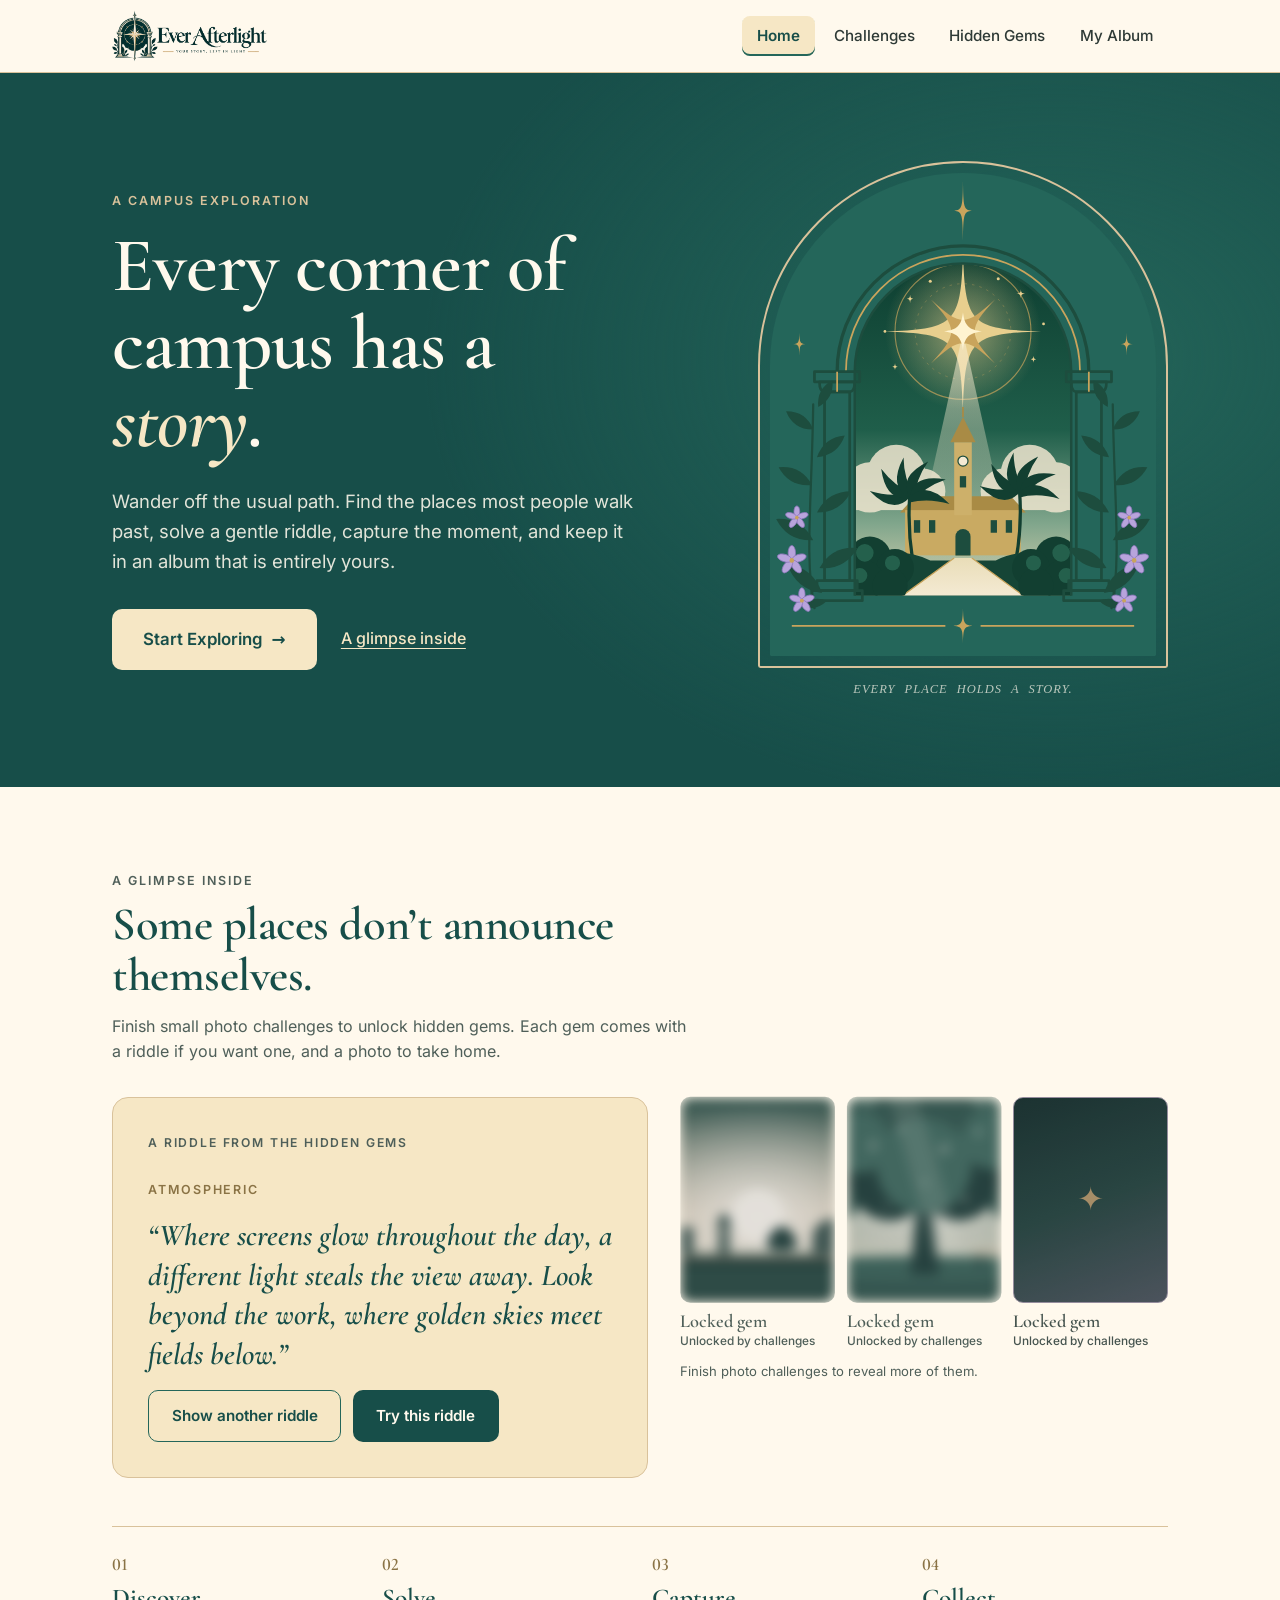
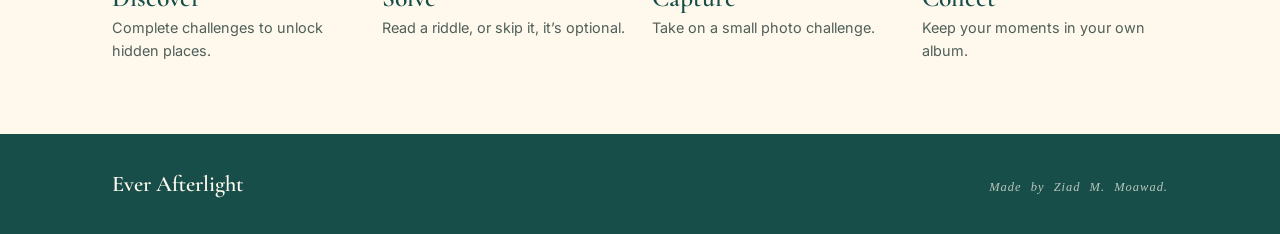
==== commit 3338fea3: "Fix Logos" ====
--- a/index.html
+++ b/index.html
@@ -15,7 +15,7 @@
   <header class="site-header">
     <div class="container header-inner">
       <a class="brand" href="index.html" aria-label="Ever Afterlight, home">
-        <img class="logo-full" src="assets/logo/ever-afterlight-horizontal.svg" alt="">
+        <img class="logo-full" src="assets/logo/ever-afterlight-horizontal.png" alt="">
         <img class="logo-icon" src="assets/logo/ever-afterlight-icon.svg" alt="">
       </a>
       <nav class="main-nav" aria-label="Main">
@@ -44,9 +44,9 @@
         </div>
         <figure class="hero-art">
           <div class="arch-frame">
-            <img src="assets/img/samples/clock-tower-arch.svg" alt="Illustration of a clock tower seen through a stone archway, lit by warm light">
+            <img src="assets/logo/ever-afterlight-icon.svg" alt="Illustration of a clock tower seen through a stone archway, lit by warm light">
           </div>
-          <figcaption class="art-caption">Sample illustration — real campus photography goes here.</figcaption>
+          <figcaption class="art-caption">EVERY PLACE HOLDS A STORY.</figcaption>
         </figure>
       </div>
     </section>
@@ -82,7 +82,7 @@
   <footer class="site-footer">
     <div class="container footer-inner">
       <p class="footer-brand">Ever Afterlight</p>
-      <p class="fine">Every place holds a story.</p>
+      <p class="art-caption">Made by Ziad M. Moawad.</p>
     </div>
   </footer>
 
--- a/css/styles.css
+++ b/css/styles.css
@@ -133,7 +133,7 @@
 .hero-art { justify-self: end; width: min(100%, 410px); }
 .arch-frame { padding: 10px; border: 2px solid var(--warm-sand); border-radius: 999px 999px 12px 12px; }
 .arch-frame img { width: 100%; aspect-ratio: 4 / 5; object-fit: cover; border-radius: 999px 999px 6px 6px; background: var(--green-teal); }
-.art-caption { margin-top: var(--s-3); font-size: 0.78rem; color: rgba(255, 249, 237, 0.7); text-align: center; }
+.art-caption { margin-top: var(--s-3); font-size: 0.78rem; color: rgba(255, 249, 237, 0.7); text-align: center; word-spacing: 5px; font-family: "Palatino Linotype", "Book Antiqua", serif; font-style: italic; letter-spacing: 1px;;}
 
 .section { padding-block: var(--s-8); }
 .section-head { max-width: 36rem; margin-bottom: var(--s-6); }
@@ -393,7 +393,7 @@
 @keyframes twinkle { 0%, 100% { transform: scale(1) rotate(0); opacity: 1; } 50% { transform: scale(1.25) rotate(20deg); opacity: 0.7; } }
 
 /* gem cards: illustration-less art, clamped description, logo panel */
-.gem-text { display: -webkit-box; -webkit-line-clamp: 4; -webkit-box-orient: vertical; overflow: hidden; }
+.gem-text { display: -webkit-box; line-clamp: 4 ;-webkit-line-clamp: 4 ; -webkit-box-orient: vertical; overflow: hidden; }
 .gem-art { display: grid; place-items: center; width: 100%; aspect-ratio: 4 / 3; background: linear-gradient(160deg, #123B3A 0%, #1D514B 50%, #6e6483 130%); color: var(--fw-gold); }
 .gem-card.is-locked .gem-art { filter: saturate(0.6) brightness(0.9); }
 .mini-card .mini-art { display: grid; place-items: center; margin: 0; aspect-ratio: 3 / 4; border-radius: var(--radius); border: 1px solid #A99BB8; background: linear-gradient(160deg, #123B3A 0%, #1D514B 50%, #6e6483 130%); color: var(--fw-gold); font-family: var(--font-sans); font-size: 2rem; font-weight: 400; }
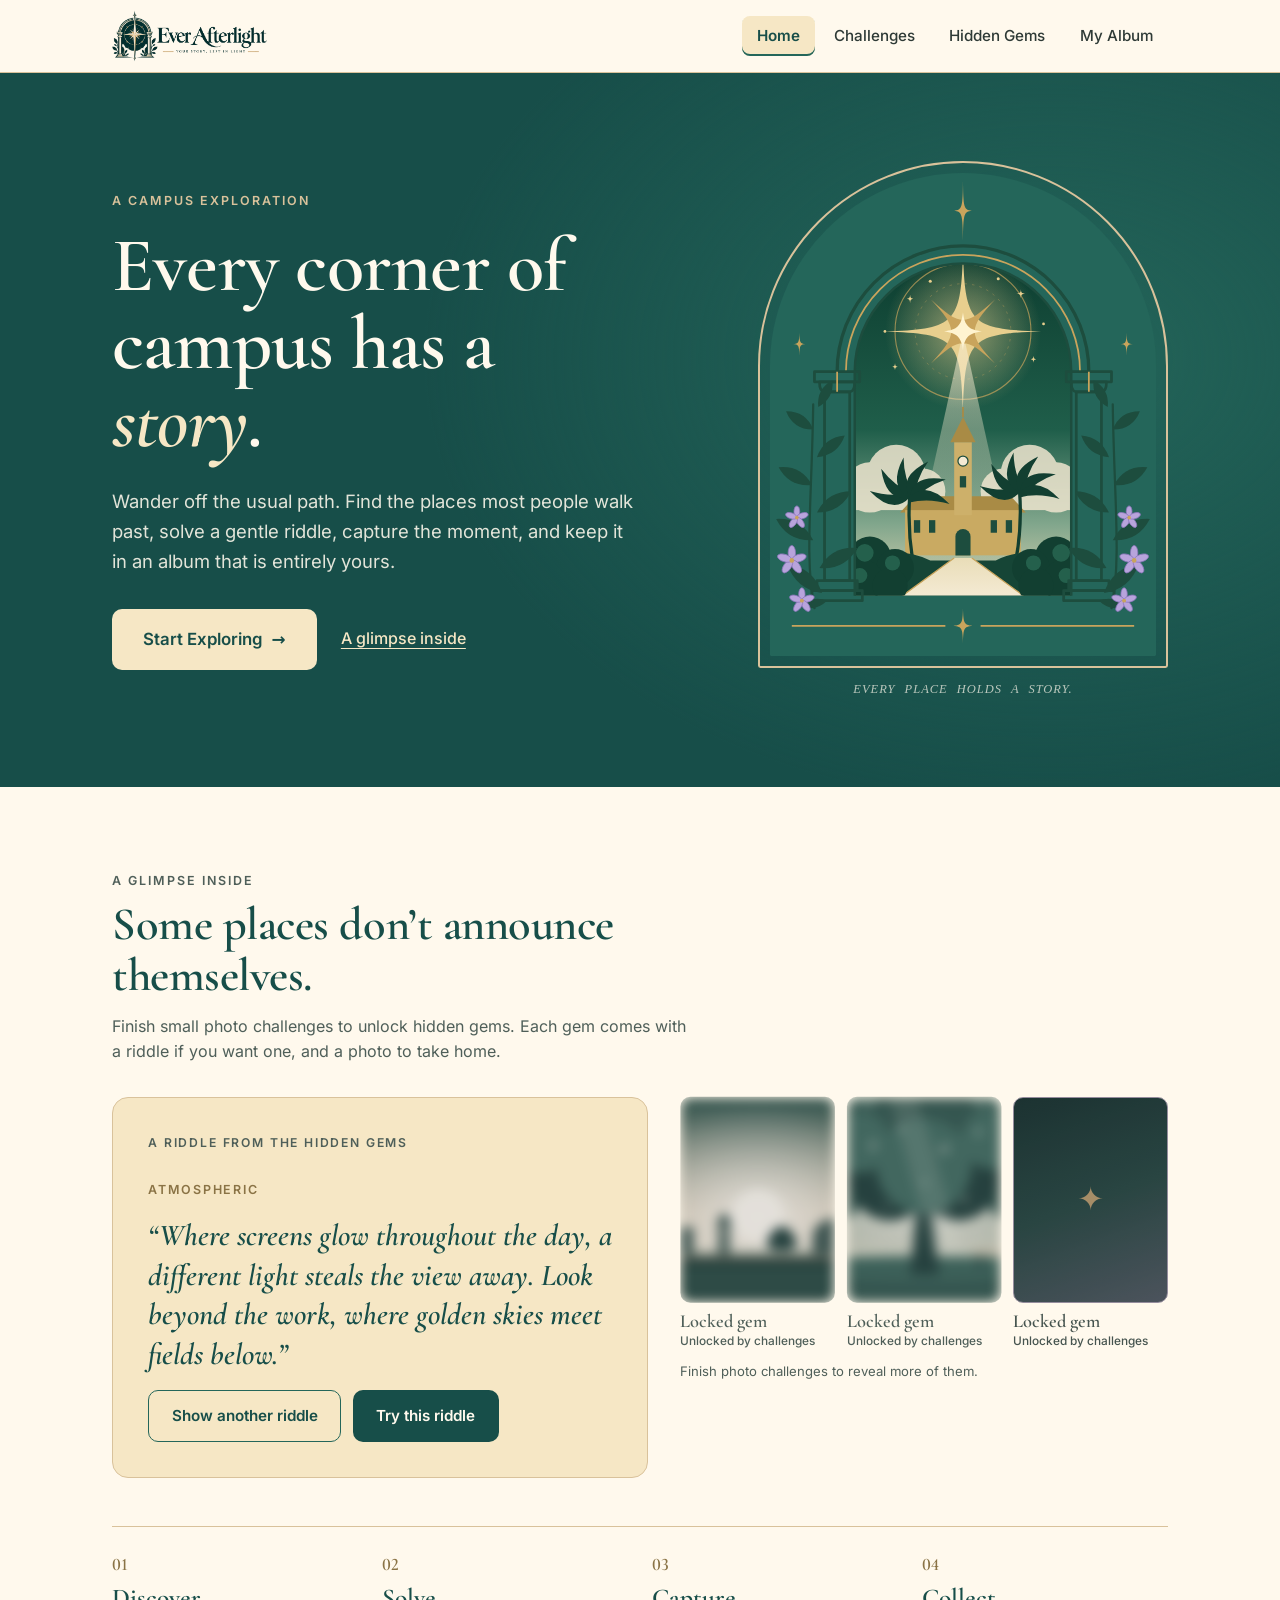
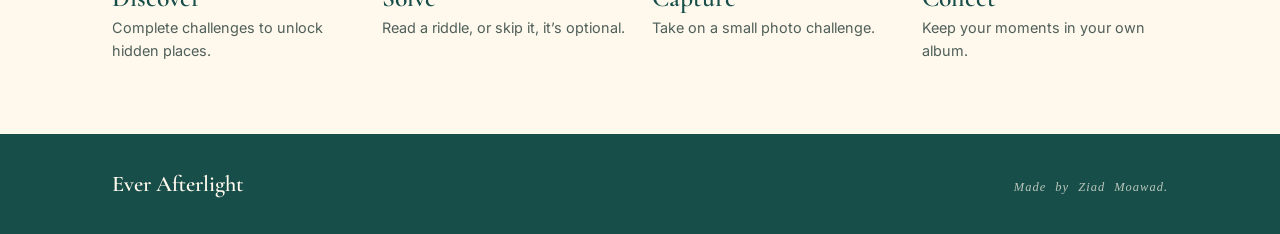
==== commit f95d1a5a: "Author name fix" ====
--- a/index.html
+++ b/index.html
@@ -82,7 +82,7 @@
   <footer class="site-footer">
     <div class="container footer-inner">
       <p class="footer-brand">Ever Afterlight</p>
-      <p class="art-caption">Made by Ziad M. Moawad.</p>
+      <p class="art-caption">Made by Ziad Moawad.</p>
     </div>
   </footer>
 
